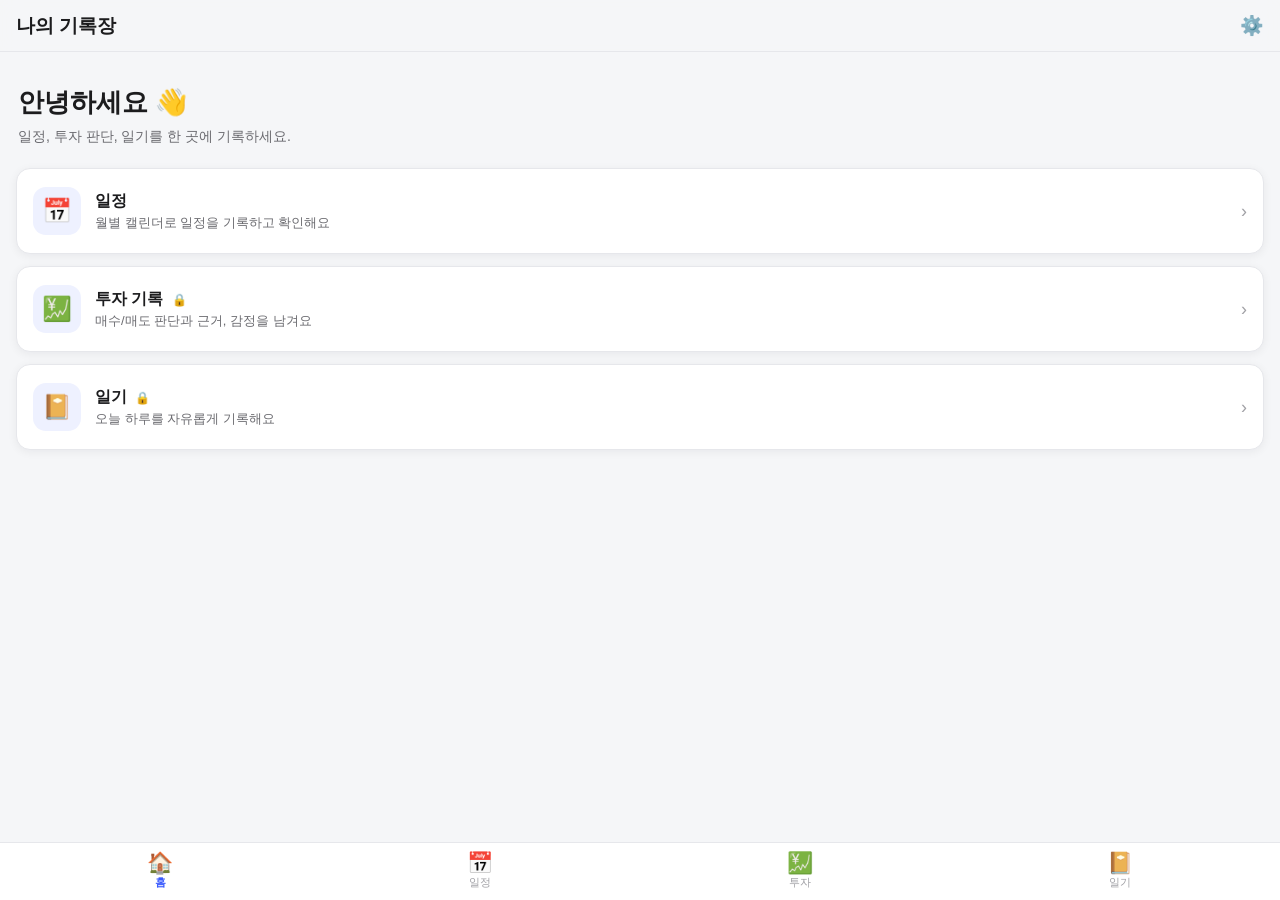
==== index.html @ 6432c7e2 "Add personal tracker PWA (schedule, investment log, diary) Static offline-first PWA using IndexedDB " ====
<!DOCTYPE html>
<html lang="ko">
<head>
<meta charset="UTF-8" />
<meta name="viewport" content="width=device-width, initial-scale=1, maximum-scale=1, viewport-fit=cover" />
<title>나의 기록장</title>
<link rel="manifest" href="manifest.json" />
<meta name="theme-color" content="#3b5bfd" />
<meta name="apple-mobile-web-app-capable" content="yes" />
<meta name="apple-mobile-web-app-status-bar-style" content="default" />
<meta name="apple-mobile-web-app-title" content="나의 기록장" />
<link rel="apple-touch-icon" href="icons/icon-180.png" />
<link rel="icon" href="icons/icon-192.png" />
<link rel="stylesheet" href="css/style.css" />
</head>
<body>
  <header class="appbar">
    <span class="appbar-title">나의 기록장</span>
    <a href="settings.html" class="appbar-action" aria-label="설정">⚙️</a>
  </header>

  <main class="page-content">
    <div class="home-hero">
      <h1>안녕하세요 👋</h1>
      <p>일정, 투자 판단, 일기를 한 곳에 기록하세요.</p>
    </div>

    <div class="home-menu">
      <a href="schedule.html" class="home-card">
        <div class="home-card-icon">📅</div>
        <div class="home-card-body">
          <div class="home-card-title">일정</div>
          <div class="home-card-desc">월별 캘린더로 일정을 기록하고 확인해요</div>
        </div>
        <div class="home-card-chevron">›</div>
      </a>

      <a href="investment.html" class="home-card">
        <div class="home-card-icon">💹</div>
        <div class="home-card-body">
          <div class="home-card-title">투자 기록 <span class="home-card-lock">🔒</span></div>
          <div class="home-card-desc">매수/매도 판단과 근거, 감정을 남겨요</div>
        </div>
        <div class="home-card-chevron">›</div>
      </a>

      <a href="diary.html" class="home-card">
        <div class="home-card-icon">📔</div>
        <div class="home-card-body">
          <div class="home-card-title">일기 <span class="home-card-lock">🔒</span></div>
          <div class="home-card-desc">오늘 하루를 자유롭게 기록해요</div>
        </div>
        <div class="home-card-chevron">›</div>
      </a>
    </div>
  </main>

  <nav class="tabbar" aria-label="주요 메뉴">
    <a href="index.html" class="tab-item active"><span class="tab-icon">🏠</span><span class="tab-label">홈</span></a>
    <a href="schedule.html" class="tab-item"><span class="tab-icon">📅</span><span class="tab-label">일정</span></a>
    <a href="investment.html" class="tab-item"><span class="tab-icon">💹</span><span class="tab-label">투자</span></a>
    <a href="diary.html" class="tab-item"><span class="tab-icon">📔</span><span class="tab-label">일기</span></a>
  </nav>

  <script src="js/pwa.js"></script>
</body>
</html>
---- css/style.css ----
/* ===== Reset & Base ===== */
* { box-sizing: border-box; margin: 0; padding: 0; -webkit-tap-highlight-color: transparent; }

:root {
  --bg: #f5f6f8;
  --surface: #ffffff;
  --surface-2: #f0f1f4;
  --text: #1c1c1e;
  --text-secondary: #6b6b70;
  --text-tertiary: #a0a0a5;
  --primary: #3b5bfd;
  --primary-dark: #2a44c9;
  --primary-tint: #eef1ff;
  --danger: #e0353f;
  --danger-tint: #fdeceb;
  --success: #1a9e5c;
  --success-tint: #e8f8f0;
  --warning: #d9820b;
  --warning-tint: #fdf3e3;
  --border: #e6e7eb;
  --shadow: 0 2px 10px rgba(20, 20, 30, 0.06);
  --shadow-lift: 0 8px 24px rgba(20, 20, 30, 0.14);
  --radius: 14px;
  --radius-sm: 10px;
  --tabbar-h: 58px;
  --appbar-h: 52px;
}

@media (prefers-color-scheme: dark) {
  :root {
    --bg: #0c0c0e;
    --surface: #1a1a1d;
    --surface-2: #232326;
    --text: #f2f2f4;
    --text-secondary: #a3a3a8;
    --text-tertiary: #6d6d72;
    --primary: #7086ff;
    --primary-dark: #8fa0ff;
    --primary-tint: #1d2340;
    --danger: #ff6b6f;
    --danger-tint: #3a1f22;
    --success: #3ecf8e;
    --success-tint: #10302358;
    --warning: #f0a83c;
    --warning-tint: #3a2c12;
    --border: #2c2c30;
    --shadow: 0 2px 10px rgba(0, 0, 0, 0.35);
    --shadow-lift: 0 8px 28px rgba(0, 0, 0, 0.5);
  }
}

html, body {
  height: 100%;
  background: var(--bg);
  color: var(--text);
}

body {
  font-family: -apple-system, BlinkMacSystemFont, "SF Pro Text", "Apple SD Gothic Neo", "Segoe UI", Roboto, sans-serif;
  font-size: 15px;
  line-height: 1.45;
  display: flex;
  flex-direction: column;
  min-height: 100dvh;
  overscroll-behavior-y: none;
}

a { color: inherit; text-decoration: none; }
button { font: inherit; color: inherit; background: none; border: none; cursor: pointer; }
input, textarea, select { font: inherit; color: inherit; }
ul { list-style: none; }

/* ===== App bar ===== */
.appbar {
  position: sticky;
  top: 0;
  z-index: 20;
  height: calc(var(--appbar-h) + env(safe-area-inset-top));
  padding-top: env(safe-area-inset-top);
  display: flex;
  align-items: center;
  justify-content: space-between;
  padding-left: 16px;
  padding-right: 8px;
  background: color-mix(in srgb, var(--bg) 88%, transparent);
  backdrop-filter: blur(10px);
  -webkit-backdrop-filter: blur(10px);
  border-bottom: 1px solid var(--border);
}

.appbar-title { font-size: 19px; font-weight: 700; }

.appbar-action {
  width: 40px; height: 40px;
  display: flex; align-items: center; justify-content: center;
  font-size: 19px;
  border-radius: 50%;
}
.appbar-action:active { background: var(--surface-2); }

.appbar-left { display: flex; align-items: center; gap: 6px; }

/* ===== Page content ===== */
.page-content {
  flex: 1;
  overflow-y: auto;
  padding: 14px 16px calc(var(--tabbar-h) + env(safe-area-inset-bottom) + 24px);
  -webkit-overflow-scrolling: touch;
}

.no-tabbar .page-content { padding-bottom: calc(env(safe-area-inset-bottom) + 24px); }

/* ===== Tab bar ===== */
.tabbar {
  position: fixed;
  left: 0; right: 0; bottom: 0;
  z-index: 30;
  height: calc(var(--tabbar-h) + env(safe-area-inset-bottom));
  padding-bottom: env(safe-area-inset-bottom);
  display: flex;
  background: color-mix(in srgb, var(--surface) 92%, transparent);
  backdrop-filter: blur(10px);
  -webkit-backdrop-filter: blur(10px);
  border-top: 1px solid var(--border);
}

.tab-item {
  flex: 1;
  display: flex;
  flex-direction: column;
  align-items: center;
  justify-content: center;
  gap: 2px;
  color: var(--text-tertiary);
  font-size: 11px;
}
.tab-icon { font-size: 21px; line-height: 1; }
.tab-item.active { color: var(--primary); font-weight: 600; }

/* ===== Home ===== */
.home-hero { padding: 18px 2px 22px; }
.home-hero h1 { font-size: 26px; font-weight: 800; margin-bottom: 4px; }
.home-hero p { color: var(--text-secondary); font-size: 14px; }

.home-menu { display: flex; flex-direction: column; gap: 12px; }

.home-card {
  display: flex;
  align-items: center;
  gap: 14px;
  background: var(--surface);
  border: 1px solid var(--border);
  border-radius: var(--radius);
  padding: 18px 16px;
  box-shadow: var(--shadow);
}
.home-card:active { transform: scale(0.98); }
.home-card-icon {
  width: 48px; height: 48px;
  border-radius: 13px;
  display: flex; align-items: center; justify-content: center;
  font-size: 24px;
  background: var(--primary-tint);
  flex-shrink: 0;
}
.home-card-body { flex: 1; min-width: 0; }
.home-card-title { font-size: 16px; font-weight: 700; margin-bottom: 2px; }
.home-card-desc { font-size: 13px; color: var(--text-secondary); }
.home-card-chevron { color: var(--text-tertiary); font-size: 18px; }
.home-card-lock { font-size: 12px; color: var(--text-tertiary); margin-left: 4px; }

/* ===== Buttons ===== */
.btn {
  display: inline-flex; align-items: center; justify-content: center; gap: 6px;
  height: 46px;
  padding: 0 18px;
  border-radius: var(--radius-sm);
  font-size: 15px; font-weight: 600;
  transition: transform 0.08s ease;
}
.btn:active { transform: scale(0.97); }
.btn-primary { background: var(--primary); color: #fff; }
.btn-secondary { background: var(--surface-2); color: var(--text); }
.btn-danger { background: var(--danger-tint); color: var(--danger); }
.btn-outline { background: transparent; border: 1px solid var(--border); color: var(--text); }
.btn-block { width: 100%; }
.btn-sm { height: 36px; padding: 0 14px; font-size: 13px; border-radius: 9px; }
.btn:disabled { opacity: 0.45; pointer-events: none; }

.fab {
  position: fixed;
  right: 18px;
  bottom: calc(var(--tabbar-h) + env(safe-area-inset-bottom) + 18px);
  width: 56px; height: 56px;
  border-radius: 50%;
  background: var(--primary);
  color: #fff;
  font-size: 26px;
  display: flex; align-items: center; justify-content: center;
  box-shadow: var(--shadow-lift);
  z-index: 25;
}
.fab:active { transform: scale(0.94); }

/* ===== Forms ===== */
.field { margin-bottom: 16px; }
.field label {
  display: block;
  font-size: 13px; font-weight: 600;
  color: var(--text-secondary);
  margin-bottom: 6px;
}
.field-hint { font-size: 12px; color: var(--text-tertiary); margin-top: 5px; }

input[type="text"], input[type="date"], input[type="time"], input[type="datetime-local"],
input[type="password"], input[type="search"], textarea, select {
  width: 100%;
  background: var(--surface-2);
  border: 1px solid var(--border);
  border-radius: var(--radius-sm);
  padding: 12px 13px;
  font-size: 15px;
  color: var(--text);
}
textarea { resize: vertical; min-height: 88px; }
input:focus, textarea:focus, select:focus { outline: 2px solid var(--primary); outline-offset: -1px; }

.row-2 { display: grid; grid-template-columns: 1fr 1fr; gap: 10px; }

/* Segmented control (repeat select) */
.segmented { display: flex; background: var(--surface-2); border-radius: var(--radius-sm); padding: 3px; gap: 3px; }
.segmented button {
  flex: 1; padding: 9px 4px; font-size: 13px; font-weight: 600;
  border-radius: 8px; color: var(--text-secondary); text-align: center;
}
.segmented button.active { background: var(--surface); color: var(--primary); box-shadow: var(--shadow); }

/* Chips (emotion tags) */
.chip-group { display: flex; flex-wrap: wrap; gap: 8px; }
.chip {
  padding: 8px 13px;
  border-radius: 999px;
  font-size: 13px; font-weight: 600;
  background: var(--surface-2);
  border: 1px solid var(--border);
  color: var(--text-secondary);
}
.chip.active { background: var(--primary); border-color: var(--primary); color: #fff; }

/* Confidence stars */
.confidence-picker { display: flex; gap: 8px; }
.confidence-star { font-size: 30px; color: var(--border); }
.confidence-star.active { color: var(--warning); }

/* ===== Calendar ===== */
.cal-nav { display: flex; align-items: center; justify-content: space-between; margin-bottom: 14px; }
.cal-nav-btn { width: 38px; height: 38px; border-radius: 50%; font-size: 18px; display: flex; align-items: center; justify-content: center; color: var(--text-secondary); }
.cal-nav-btn:active { background: var(--surface-2); }
.cal-month-label { font-size: 18px; font-weight: 700; display: flex; align-items: center; gap: 8px; }
.cal-today-btn { font-size: 12px; font-weight: 600; color: var(--primary); background: var(--primary-tint); padding: 5px 10px; border-radius: 999px; }

.cal-weekdays, .cal-grid { display: grid; grid-template-columns: repeat(7, 1fr); }
.cal-weekdays { margin-bottom: 6px; }
.cal-weekdays div { text-align: center; font-size: 12px; color: var(--text-tertiary); font-weight: 600; padding: 4px 0; }
.cal-weekdays div:first-child { color: var(--danger); }
.cal-weekdays div:last-child { color: var(--primary); }

.cal-cell {
  aspect-ratio: 1 / 1;
  display: flex; flex-direction: column; align-items: center; justify-content: center;
  gap: 3px;
  border-radius: 12px;
  position: relative;
  font-size: 14px;
}
.cal-cell.out { color: var(--text-tertiary); opacity: 0.4; }
.cal-cell.sun { color: var(--danger); }
.cal-cell.sat { color: var(--primary); }
.cal-cell.today .cal-cell-num { background: var(--surface-2); border-radius: 50%; }
.cal-cell.selected .cal-cell-num { background: var(--primary); color: #fff; border-radius: 50%; }
.cal-cell-num { width: 30px; height: 30px; display: flex; align-items: center; justify-content: center; }
.cal-dot { width: 4px; height: 4px; border-radius: 50%; background: var(--primary); position: absolute; bottom: 6px; }
.cal-cell.selected .cal-dot { background: #fff; }

.day-panel { margin-top: 20px; }
.day-panel-title { font-size: 15px; font-weight: 700; margin-bottom: 10px; }

/* ===== List cards ===== */
.list { display: flex; flex-direction: column; gap: 10px; }
.card {
  background: var(--surface);
  border: 1px solid var(--border);
  border-radius: var(--radius);
  padding: 14px 15px;
  box-shadow: var(--shadow);
}
.card:active { transform: scale(0.99); }
.card-top { display: flex; justify-content: space-between; align-items: flex-start; gap: 8px; margin-bottom: 6px; }
.card-title { font-size: 15.5px; font-weight: 700; }
.card-meta { font-size: 12px; color: var(--text-tertiary); }
.card-time { font-size: 13px; color: var(--primary); font-weight: 700; white-space: nowrap; }
.card-body { font-size: 13.5px; color: var(--text-secondary); white-space: pre-wrap; }
.card-tags { display: flex; flex-wrap: wrap; gap: 6px; margin-top: 9px; }
.tag-pill { font-size: 11.5px; font-weight: 600; padding: 3px 9px; border-radius: 999px; background: var(--surface-2); color: var(--text-secondary); }

.badge { font-size: 11.5px; font-weight: 700; padding: 3px 9px; border-radius: 999px; }
.badge-correct { background: var(--success-tint); color: var(--success); }
.badge-incorrect { background: var(--danger-tint); color: var(--danger); }
.badge-ambiguous { background: var(--warning-tint); color: var(--warning); }
.badge-pending { background: var(--surface-2); color: var(--text-tertiary); }

.empty-state { text-align: center; padding: 60px 20px; color: var(--text-tertiary); }
.empty-state-icon { font-size: 38px; margin-bottom: 10px; }

/* ===== Search / filter bar ===== */
.toolbar { display: flex; flex-direction: column; gap: 10px; margin-bottom: 14px; }
.filter-scroll { display: flex; gap: 8px; overflow-x: auto; padding-bottom: 2px; }
.filter-scroll .chip { white-space: nowrap; flex-shrink: 0; }

/* ===== Modal / bottom sheet ===== */
.modal-overlay {
  position: fixed; inset: 0; z-index: 50;
  background: rgba(0,0,0,0.42);
  display: flex; align-items: flex-end;
  opacity: 0; pointer-events: none;
  transition: opacity 0.18s ease;
}
.modal-overlay.open { opacity: 1; pointer-events: auto; }
.modal-sheet {
  background: var(--bg);
  width: 100%;
  max-height: 92dvh;
  border-radius: 20px 20px 0 0;
  display: flex; flex-direction: column;
  transform: translateY(16px);
  transition: transform 0.18s ease;
  padding-bottom: env(safe-area-inset-bottom);
}
.modal-overlay.open .modal-sheet { transform: translateY(0); }
.modal-handle { width: 38px; height: 4px; background: var(--border); border-radius: 999px; margin: 10px auto 2px; }
.modal-header { display: flex; align-items: center; justify-content: space-between; padding: 10px 16px; }
.modal-header h2 { font-size: 17px; font-weight: 700; }
.modal-close { width: 34px; height: 34px; border-radius: 50%; font-size: 16px; color: var(--text-secondary); }
.modal-close:active { background: var(--surface-2); }
.modal-body { padding: 4px 16px 18px; overflow-y: auto; }
.modal-footer { display: flex; gap: 10px; padding: 12px 16px calc(env(safe-area-inset-bottom) + 12px); border-top: 1px solid var(--border); }
.modal-footer .btn { flex: 1; }

/* ===== Lock screen ===== */
.lock-screen {
  min-height: 100dvh;
  display: flex; flex-direction: column; align-items: center; justify-content: center;
  padding: 32px 26px calc(env(safe-area-inset-bottom) + 32px);
  text-align: center;
}
.lock-icon { font-size: 44px; margin-bottom: 14px; }
.lock-screen h2 { font-size: 19px; font-weight: 700; margin-bottom: 8px; }
.lock-desc { font-size: 13.5px; color: var(--text-secondary); margin-bottom: 22px; max-width: 300px; }
.lock-form { width: 100%; max-width: 320px; display: flex; flex-direction: column; gap: 10px; }
.lock-error { color: var(--danger); font-size: 12.5px; text-align: left; }
.lock-note { font-size: 12px; color: var(--text-tertiary); margin-top: 18px; }
.lock-forgot { font-size: 13px; color: var(--primary); margin-top: 16px; font-weight: 600; }
.lock-back { position: fixed; top: calc(env(safe-area-inset-top) + 10px); left: 14px; font-size: 20px; width: 40px; height: 40px; display: flex; align-items: center; justify-content: center; }

@keyframes shake {
  10%, 90% { transform: translateX(-1px); }
  20%, 80% { transform: translateX(2px); }
  30%, 50%, 70% { transform: translateX(-5px); }
  40%, 60% { transform: translateX(5px); }
}
.shake { animation: shake 0.4s; }

/* ===== Settings ===== */
.settings-section { margin-bottom: 26px; }
.settings-section h3 { font-size: 13px; font-weight: 700; color: var(--text-tertiary); text-transform: uppercase; letter-spacing: 0.03em; margin-bottom: 10px; padding-left: 2px; }
.settings-card { background: var(--surface); border: 1px solid var(--border); border-radius: var(--radius); overflow: hidden; }
.settings-row { display: flex; align-items: center; justify-content: space-between; padding: 14px 15px; border-bottom: 1px solid var(--border); font-size: 15px; }
.settings-row:last-child { border-bottom: none; }
.settings-row-desc { font-size: 12.5px; color: var(--text-secondary); margin-top: 3px; }
.settings-note { font-size: 12.5px; color: var(--text-tertiary); margin-top: 10px; line-height: 1.5; padding: 0 2px; }

.toast {
  position: fixed; left: 50%; bottom: calc(var(--tabbar-h) + env(safe-area-inset-bottom) + 18px);
  transform: translateX(-50%) translateY(10px);
  background: rgba(20,20,22,0.92); color: #fff;
  padding: 10px 18px; border-radius: 999px; font-size: 13.5px; font-weight: 600;
  z-index: 80; opacity: 0; pointer-events: none;
  transition: all 0.22s ease;
}
.toast.show { opacity: 1; transform: translateX(-50%) translateY(0); }

.hidden { display: none !important; }
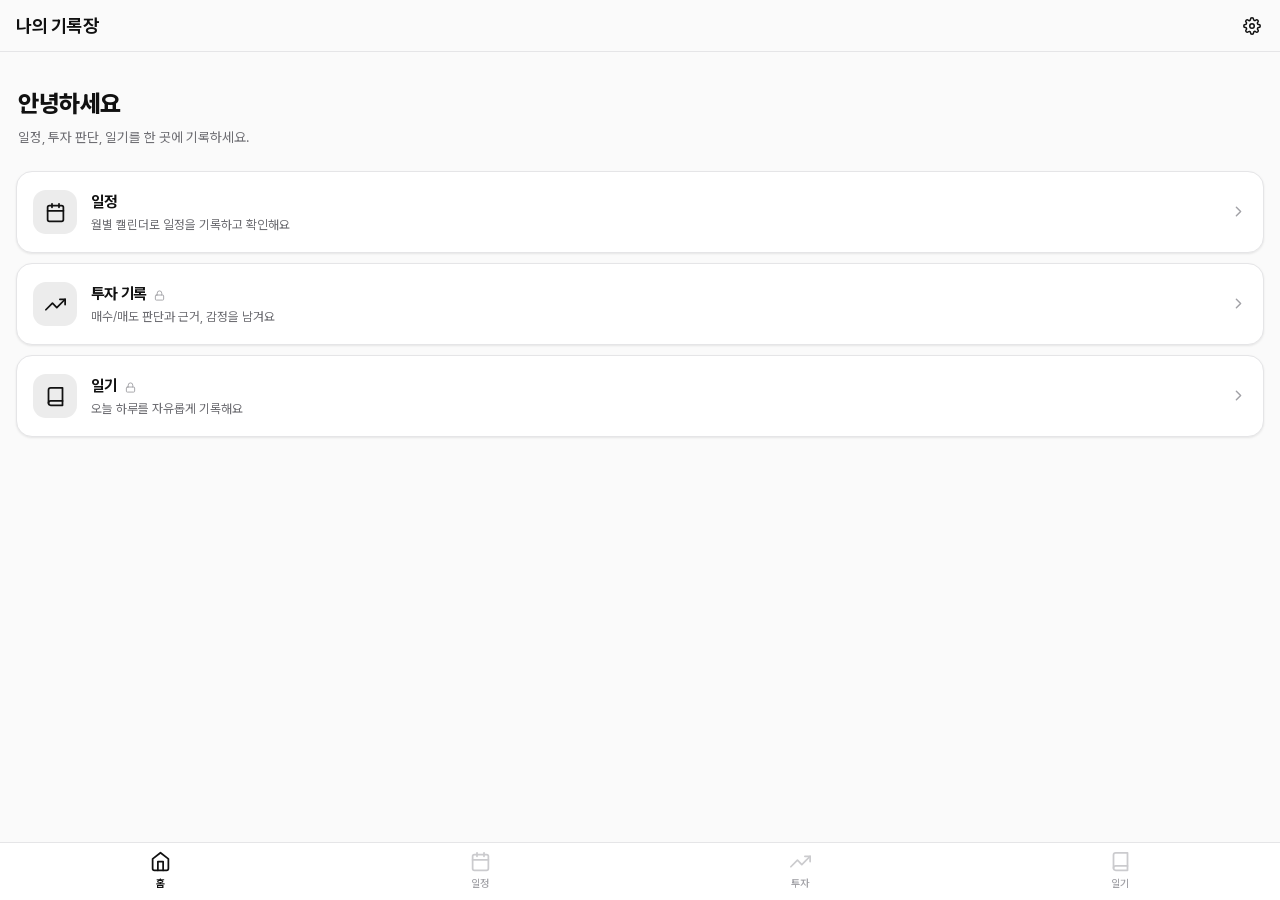
==== commit 8e3d8fed: "Replace all emoji icons with line-style SVG icons Adds a shared .icon class (24x24 viewBox, stroke-w" ====
--- a/index.html
+++ b/index.html
@@ -16,50 +16,50 @@
 <body>
   <header class="appbar">
     <span class="appbar-title">나의 기록장</span>
-    <a href="settings.html" class="appbar-action" aria-label="설정">⚙️</a>
+    <a href="settings.html" class="appbar-action" aria-label="설정"><svg class="icon" viewBox="0 0 24 24"><circle cx="12" cy="12" r="3"/><path d="M19.4 15a1.65 1.65 0 0 0 .33 1.82l.06.06a2 2 0 1 1-2.83 2.83l-.06-.06a1.65 1.65 0 0 0-1.82-.33 1.65 1.65 0 0 0-1 1.51V21a2 2 0 0 1-4 0v-.09A1.65 1.65 0 0 0 9 19.4a1.65 1.65 0 0 0-1.82.33l-.06.06a2 2 0 1 1-2.83-2.83l.06-.06a1.65 1.65 0 0 0 .33-1.82 1.65 1.65 0 0 0-1.51-1H3a2 2 0 0 1 0-4h.09A1.65 1.65 0 0 0 4.6 9a1.65 1.65 0 0 0-.33-1.82l-.06-.06a2 2 0 1 1 2.83-2.83l.06.06a1.65 1.65 0 0 0 1.82.33H9a1.65 1.65 0 0 0 1-1.51V3a2 2 0 0 1 4 0v.09a1.65 1.65 0 0 0 1 1.51 1.65 1.65 0 0 0 1.82-.33l.06-.06a2 2 0 1 1 2.83 2.83l-.06.06a1.65 1.65 0 0 0-.33 1.82V9a1.65 1.65 0 0 0 1.51 1H21a2 2 0 0 1 0 4h-.09a1.65 1.65 0 0 0-1.51 1z"/></svg></a>
   </header>
 
   <main class="page-content">
     <div class="home-hero">
-      <h1>안녕하세요 👋</h1>
+      <h1>안녕하세요</h1>
       <p>일정, 투자 판단, 일기를 한 곳에 기록하세요.</p>
     </div>
 
     <div class="home-menu">
       <a href="schedule.html" class="home-card">
-        <div class="home-card-icon">📅</div>
+        <div class="home-card-icon"><svg class="icon" viewBox="0 0 24 24"><rect x="3" y="4" width="18" height="18" rx="2"/><line x1="16" y1="2" x2="16" y2="6"/><line x1="8" y1="2" x2="8" y2="6"/><line x1="3" y1="10" x2="21" y2="10"/></svg></div>
         <div class="home-card-body">
           <div class="home-card-title">일정</div>
           <div class="home-card-desc">월별 캘린더로 일정을 기록하고 확인해요</div>
         </div>
-        <div class="home-card-chevron">›</div>
+        <div class="home-card-chevron"><svg class="icon" viewBox="0 0 24 24"><polyline points="9 18 15 12 9 6"/></svg></div>
       </a>
 
       <a href="investment.html" class="home-card">
-        <div class="home-card-icon">💹</div>
+        <div class="home-card-icon"><svg class="icon" viewBox="0 0 24 24"><polyline points="23 6 13.5 15.5 8.5 10.5 1 18"/><polyline points="17 6 23 6 23 12"/></svg></div>
         <div class="home-card-body">
-          <div class="home-card-title">투자 기록 <span class="home-card-lock">🔒</span></div>
+          <div class="home-card-title">투자 기록 <span class="home-card-lock"><svg class="icon" viewBox="0 0 24 24"><rect x="3" y="11" width="18" height="11" rx="2"/><path d="M7 11V7a5 5 0 0 1 10 0v4"/></svg></span></div>
           <div class="home-card-desc">매수/매도 판단과 근거, 감정을 남겨요</div>
         </div>
-        <div class="home-card-chevron">›</div>
+        <div class="home-card-chevron"><svg class="icon" viewBox="0 0 24 24"><polyline points="9 18 15 12 9 6"/></svg></div>
       </a>
 
       <a href="diary.html" class="home-card">
-        <div class="home-card-icon">📔</div>
+        <div class="home-card-icon"><svg class="icon" viewBox="0 0 24 24"><path d="M4 19.5A2.5 2.5 0 0 1 6.5 17H20"/><path d="M6.5 2H20v20H6.5A2.5 2.5 0 0 1 4 19.5v-15A2.5 2.5 0 0 1 6.5 2z"/></svg></div>
         <div class="home-card-body">
-          <div class="home-card-title">일기 <span class="home-card-lock">🔒</span></div>
+          <div class="home-card-title">일기 <span class="home-card-lock"><svg class="icon" viewBox="0 0 24 24"><rect x="3" y="11" width="18" height="11" rx="2"/><path d="M7 11V7a5 5 0 0 1 10 0v4"/></svg></span></div>
           <div class="home-card-desc">오늘 하루를 자유롭게 기록해요</div>
         </div>
-        <div class="home-card-chevron">›</div>
+        <div class="home-card-chevron"><svg class="icon" viewBox="0 0 24 24"><polyline points="9 18 15 12 9 6"/></svg></div>
       </a>
     </div>
   </main>
 
   <nav class="tabbar" aria-label="주요 메뉴">
-    <a href="index.html" class="tab-item active"><span class="tab-icon">🏠</span><span class="tab-label">홈</span></a>
-    <a href="schedule.html" class="tab-item"><span class="tab-icon">📅</span><span class="tab-label">일정</span></a>
-    <a href="investment.html" class="tab-item"><span class="tab-icon">💹</span><span class="tab-label">투자</span></a>
-    <a href="diary.html" class="tab-item"><span class="tab-icon">📔</span><span class="tab-label">일기</span></a>
+    <a href="index.html" class="tab-item active"><span class="tab-icon"><svg class="icon" viewBox="0 0 24 24"><path d="M3 9l9-7 9 7v11a2 2 0 0 1-2 2H5a2 2 0 0 1-2-2z"/><polyline points="9 22 9 12 15 12 15 22"/></svg></span><span class="tab-label">홈</span></a>
+    <a href="schedule.html" class="tab-item"><span class="tab-icon"><svg class="icon" viewBox="0 0 24 24"><rect x="3" y="4" width="18" height="18" rx="2"/><line x1="16" y1="2" x2="16" y2="6"/><line x1="8" y1="2" x2="8" y2="6"/><line x1="3" y1="10" x2="21" y2="10"/></svg></span><span class="tab-label">일정</span></a>
+    <a href="investment.html" class="tab-item"><span class="tab-icon"><svg class="icon" viewBox="0 0 24 24"><polyline points="23 6 13.5 15.5 8.5 10.5 1 18"/><polyline points="17 6 23 6 23 12"/></svg></span><span class="tab-label">투자</span></a>
+    <a href="diary.html" class="tab-item"><span class="tab-icon"><svg class="icon" viewBox="0 0 24 24"><path d="M4 19.5A2.5 2.5 0 0 1 6.5 17H20"/><path d="M6.5 2H20v20H6.5A2.5 2.5 0 0 1 4 19.5v-15A2.5 2.5 0 0 1 6.5 2z"/></svg></span><span class="tab-label">일기</span></a>
   </nav>
 
   <script src="js/pwa.js"></script>
--- a/css/style.css
+++ b/css/style.css
@@ -1,51 +1,67 @@
+/* =========================================================
+   나의 기록장 — 블랙 & 화이트 모던 디자인 시스템
+   ========================================================= */
+
+/* Pretendard Variable: 로컬 폰트 파일로 직접 호스팅 (외부 CDN 호출 없음, 오프라인 지원 유지) */
+@font-face {
+  font-family: 'Pretendard Variable';
+  src: url('../fonts/PretendardVariable.woff2') format('woff2-variations'),
+       url('../fonts/PretendardVariable.woff2') format('woff2');
+  font-weight: 45 920;
+  font-style: normal;
+  font-display: swap;
+}
+
 /* ===== Reset & Base ===== */
 * { box-sizing: border-box; margin: 0; padding: 0; -webkit-tap-highlight-color: transparent; }
 
 :root {
-  --bg: #f5f6f8;
+  --bg: #fafafa;
   --surface: #ffffff;
-  --surface-2: #f0f1f4;
-  --text: #1c1c1e;
-  --text-secondary: #6b6b70;
-  --text-tertiary: #a0a0a5;
-  --primary: #3b5bfd;
-  --primary-dark: #2a44c9;
-  --primary-tint: #eef1ff;
-  --danger: #e0353f;
-  --danger-tint: #fdeceb;
-  --success: #1a9e5c;
-  --success-tint: #e8f8f0;
-  --warning: #d9820b;
-  --warning-tint: #fdf3e3;
-  --border: #e6e7eb;
-  --shadow: 0 2px 10px rgba(20, 20, 30, 0.06);
-  --shadow-lift: 0 8px 24px rgba(20, 20, 30, 0.14);
-  --radius: 14px;
-  --radius-sm: 10px;
+  --surface-2: #f2f2f2;
+  --text: #111111;
+  --text-secondary: #6e6e73;
+  --text-tertiary: #a1a1a6;
+  --primary: #111111;
+  --primary-dark: #000000;
+  --primary-tint: #ececec;
+  --danger: #d92d20;
+  --danger-tint: #fbeae8;
+  --success: #12805c;
+  --success-tint: #e7f5ef;
+  --warning: #b25e09;
+  --warning-tint: #faf0e2;
+  --border: #e5e5e7;
+  --shadow: 0 1px 3px rgba(0, 0, 0, 0.05), 0 1px 2px rgba(0, 0, 0, 0.04);
+  --shadow-lift: 0 12px 28px rgba(0, 0, 0, 0.12);
+  --radius: 16px;
+  --radius-sm: 12px;
   --tabbar-h: 58px;
   --appbar-h: 52px;
+
+  --font-sans: 'Pretendard Variable', 'Pretendard', -apple-system, BlinkMacSystemFont, "SF Pro Text", "Apple SD Gothic Neo", sans-serif;
 }
 
 @media (prefers-color-scheme: dark) {
   :root {
-    --bg: #0c0c0e;
-    --surface: #1a1a1d;
-    --surface-2: #232326;
-    --text: #f2f2f4;
-    --text-secondary: #a3a3a8;
-    --text-tertiary: #6d6d72;
-    --primary: #7086ff;
-    --primary-dark: #8fa0ff;
-    --primary-tint: #1d2340;
-    --danger: #ff6b6f;
-    --danger-tint: #3a1f22;
-    --success: #3ecf8e;
-    --success-tint: #10302358;
-    --warning: #f0a83c;
-    --warning-tint: #3a2c12;
-    --border: #2c2c30;
-    --shadow: 0 2px 10px rgba(0, 0, 0, 0.35);
-    --shadow-lift: 0 8px 28px rgba(0, 0, 0, 0.5);
+    --bg: #000000;
+    --surface: #121212;
+    --surface-2: #1c1c1e;
+    --text: #f5f5f7;
+    --text-secondary: #a1a1a6;
+    --text-tertiary: #6e6e73;
+    --primary: #ffffff;
+    --primary-dark: #e5e5e5;
+    --primary-tint: #262626;
+    --danger: #ff6961;
+    --danger-tint: #3a1f1d;
+    --success: #34c98f;
+    --success-tint: #10261f;
+    --warning: #f0a942;
+    --warning-tint: #2e2413;
+    --border: #262626;
+    --shadow: 0 1px 3px rgba(0, 0, 0, 0.4);
+    --shadow-lift: 0 12px 30px rgba(0, 0, 0, 0.6);
   }
 }
 
@@ -56,9 +72,9 @@
 }
 
 body {
-  font-family: -apple-system, BlinkMacSystemFont, "SF Pro Text", "Apple SD Gothic Neo", "Segoe UI", Roboto, sans-serif;
+  font-family: var(--font-sans);
   font-size: 15px;
-  line-height: 1.45;
+  line-height: 1.5;
   display: flex;
   flex-direction: column;
   min-height: 100dvh;
@@ -82,18 +98,18 @@
   justify-content: space-between;
   padding-left: 16px;
   padding-right: 8px;
-  background: color-mix(in srgb, var(--bg) 88%, transparent);
-  backdrop-filter: blur(10px);
-  -webkit-backdrop-filter: blur(10px);
+  background: color-mix(in srgb, var(--bg) 90%, transparent);
+  backdrop-filter: blur(14px);
+  -webkit-backdrop-filter: blur(14px);
   border-bottom: 1px solid var(--border);
 }
 
-.appbar-title { font-size: 19px; font-weight: 700; }
+.appbar-title { font-size: 18px; font-weight: 700; letter-spacing: -0.01em; }
 
 .appbar-action {
   width: 40px; height: 40px;
   display: flex; align-items: center; justify-content: center;
-  font-size: 19px;
+  font-size: 18px;
   border-radius: 50%;
 }
 .appbar-action:active { background: var(--surface-2); }
@@ -118,9 +134,9 @@
   height: calc(var(--tabbar-h) + env(safe-area-inset-bottom));
   padding-bottom: env(safe-area-inset-bottom);
   display: flex;
-  background: color-mix(in srgb, var(--surface) 92%, transparent);
-  backdrop-filter: blur(10px);
-  -webkit-backdrop-filter: blur(10px);
+  background: color-mix(in srgb, var(--surface) 90%, transparent);
+  backdrop-filter: blur(14px);
+  -webkit-backdrop-filter: blur(14px);
   border-top: 1px solid var(--border);
 }
 
@@ -130,19 +146,21 @@
   flex-direction: column;
   align-items: center;
   justify-content: center;
-  gap: 2px;
+  gap: 3px;
   color: var(--text-tertiary);
-  font-size: 11px;
-}
-.tab-icon { font-size: 21px; line-height: 1; }
-.tab-item.active { color: var(--primary); font-weight: 600; }
+  font-size: 10.5px;
+  font-weight: 500;
+}
+.tab-icon { font-size: 21px; line-height: 1; opacity: 0.55; }
+.tab-item.active { color: var(--text); font-weight: 700; }
+.tab-item.active .tab-icon { opacity: 1; }
 
 /* ===== Home ===== */
-.home-hero { padding: 18px 2px 22px; }
-.home-hero h1 { font-size: 26px; font-weight: 800; margin-bottom: 4px; }
-.home-hero p { color: var(--text-secondary); font-size: 14px; }
-
-.home-menu { display: flex; flex-direction: column; gap: 12px; }
+.home-hero { padding: 20px 2px 24px; }
+.home-hero h1 { font-size: 24px; font-weight: 800; letter-spacing: -0.02em; margin-bottom: 5px; }
+.home-hero p { color: var(--text-secondary); font-size: 13.5px; }
+
+.home-menu { display: flex; flex-direction: column; gap: 10px; }
 
 .home-card {
   display: flex;
@@ -153,21 +171,22 @@
   border-radius: var(--radius);
   padding: 18px 16px;
   box-shadow: var(--shadow);
-}
-.home-card:active { transform: scale(0.98); }
+  transition: transform 0.12s ease, box-shadow 0.12s ease;
+}
+.home-card:active { transform: scale(0.98); background: var(--surface-2); }
 .home-card-icon {
-  width: 48px; height: 48px;
+  width: 44px; height: 44px;
   border-radius: 13px;
   display: flex; align-items: center; justify-content: center;
-  font-size: 24px;
+  font-size: 21px;
   background: var(--primary-tint);
   flex-shrink: 0;
 }
 .home-card-body { flex: 1; min-width: 0; }
-.home-card-title { font-size: 16px; font-weight: 700; margin-bottom: 2px; }
-.home-card-desc { font-size: 13px; color: var(--text-secondary); }
-.home-card-chevron { color: var(--text-tertiary); font-size: 18px; }
-.home-card-lock { font-size: 12px; color: var(--text-tertiary); margin-left: 4px; }
+.home-card-title { font-size: 15.5px; font-weight: 700; letter-spacing: -0.01em; margin-bottom: 2px; }
+.home-card-desc { font-size: 12.5px; color: var(--text-secondary); }
+.home-card-chevron { color: var(--text-tertiary); font-size: 17px; }
+.home-card-lock { font-size: 11px; color: var(--text-tertiary); margin-left: 4px; }
 
 /* ===== Buttons ===== */
 .btn {
@@ -176,16 +195,17 @@
   padding: 0 18px;
   border-radius: var(--radius-sm);
   font-size: 15px; font-weight: 600;
-  transition: transform 0.08s ease;
-}
-.btn:active { transform: scale(0.97); }
-.btn-primary { background: var(--primary); color: #fff; }
+  letter-spacing: -0.01em;
+  transition: transform 0.08s ease, opacity 0.08s ease;
+}
+.btn:active { transform: scale(0.97); opacity: 0.85; }
+.btn-primary { background: var(--primary); color: var(--bg); }
 .btn-secondary { background: var(--surface-2); color: var(--text); }
 .btn-danger { background: var(--danger-tint); color: var(--danger); }
 .btn-outline { background: transparent; border: 1px solid var(--border); color: var(--text); }
 .btn-block { width: 100%; }
 .btn-sm { height: 36px; padding: 0 14px; font-size: 13px; border-radius: 9px; }
-.btn:disabled { opacity: 0.45; pointer-events: none; }
+.btn:disabled { opacity: 0.4; pointer-events: none; }
 
 .fab {
   position: fixed;
@@ -194,7 +214,7 @@
   width: 56px; height: 56px;
   border-radius: 50%;
   background: var(--primary);
-  color: #fff;
+  color: var(--bg);
   font-size: 26px;
   display: flex; align-items: center; justify-content: center;
   box-shadow: var(--shadow-lift);
@@ -223,7 +243,7 @@
   color: var(--text);
 }
 textarea { resize: vertical; min-height: 88px; }
-input:focus, textarea:focus, select:focus { outline: 2px solid var(--primary); outline-offset: -1px; }
+input:focus, textarea:focus, select:focus { outline: 2px solid var(--text); outline-offset: -1px; }
 
 .row-2 { display: grid; grid-template-columns: 1fr 1fr; gap: 10px; }
 
@@ -233,7 +253,7 @@
   flex: 1; padding: 9px 4px; font-size: 13px; font-weight: 600;
   border-radius: 8px; color: var(--text-secondary); text-align: center;
 }
-.segmented button.active { background: var(--surface); color: var(--primary); box-shadow: var(--shadow); }
+.segmented button.active { background: var(--surface); color: var(--text); box-shadow: var(--shadow); }
 
 /* Chips (emotion tags) */
 .chip-group { display: flex; flex-wrap: wrap; gap: 8px; }
@@ -245,28 +265,29 @@
   border: 1px solid var(--border);
   color: var(--text-secondary);
 }
-.chip.active { background: var(--primary); border-color: var(--primary); color: #fff; }
+.chip.active { background: var(--primary); border-color: var(--primary); color: var(--bg); }
 
 /* Confidence stars */
 .confidence-picker { display: flex; gap: 8px; }
 .confidence-star { font-size: 30px; color: var(--border); }
-.confidence-star.active { color: var(--warning); }
+.confidence-star.active { color: var(--text); }
 
 /* ===== Calendar ===== */
 .cal-nav { display: flex; align-items: center; justify-content: space-between; margin-bottom: 14px; }
 .cal-nav-btn { width: 38px; height: 38px; border-radius: 50%; font-size: 18px; display: flex; align-items: center; justify-content: center; color: var(--text-secondary); }
 .cal-nav-btn:active { background: var(--surface-2); }
-.cal-month-label { font-size: 18px; font-weight: 700; display: flex; align-items: center; gap: 8px; }
-.cal-today-btn { font-size: 12px; font-weight: 600; color: var(--primary); background: var(--primary-tint); padding: 5px 10px; border-radius: 999px; }
+.cal-month-label { font-size: 18px; font-weight: 700; letter-spacing: -0.01em; display: flex; align-items: center; gap: 8px; }
+.cal-today-btn { font-size: 12px; font-weight: 600; color: var(--text); background: var(--surface-2); padding: 5px 10px; border-radius: 999px; }
 
 .cal-weekdays, .cal-grid { display: grid; grid-template-columns: repeat(7, 1fr); }
 .cal-weekdays { margin-bottom: 6px; }
 .cal-weekdays div { text-align: center; font-size: 12px; color: var(--text-tertiary); font-weight: 600; padding: 4px 0; }
 .cal-weekdays div:first-child { color: var(--danger); }
-.cal-weekdays div:last-child { color: var(--primary); }
+.cal-weekdays div:last-child { color: var(--text); }
 
 .cal-cell {
   aspect-ratio: 1 / 1;
+  min-width: 0;
   display: flex; flex-direction: column; align-items: center; justify-content: center;
   gap: 3px;
   border-radius: 12px;
@@ -275,15 +296,23 @@
 }
 .cal-cell.out { color: var(--text-tertiary); opacity: 0.4; }
 .cal-cell.sun { color: var(--danger); }
-.cal-cell.sat { color: var(--primary); }
-.cal-cell.today .cal-cell-num { background: var(--surface-2); border-radius: 50%; }
-.cal-cell.selected .cal-cell-num { background: var(--primary); color: #fff; border-radius: 50%; }
+.cal-cell.sat { color: var(--text); }
+.cal-cell.holiday { color: var(--danger); }
+.cal-cell.today .cal-cell-num { border: 1.5px solid var(--text); border-radius: 50%; }
+.cal-cell.selected .cal-cell-num { background: var(--primary); color: var(--bg); border-radius: 50%; }
 .cal-cell-num { width: 30px; height: 30px; display: flex; align-items: center; justify-content: center; }
-.cal-dot { width: 4px; height: 4px; border-radius: 50%; background: var(--primary); position: absolute; bottom: 6px; }
-.cal-cell.selected .cal-dot { background: #fff; }
+.cal-holiday-label {
+  font-size: 8.5px; font-weight: 700; line-height: 1.1;
+  color: var(--danger);
+  max-width: 90%;
+  overflow: hidden; text-overflow: ellipsis; white-space: nowrap;
+}
+.cal-dot { width: 4px; height: 4px; border-radius: 50%; background: var(--text); position: absolute; bottom: 4px; }
+.cal-cell.selected .cal-dot { background: var(--bg); }
 
 .day-panel { margin-top: 20px; }
 .day-panel-title { font-size: 15px; font-weight: 700; margin-bottom: 10px; }
+.day-panel-holiday { color: var(--danger); font-weight: 700; font-size: 13px; margin-left: 4px; }
 
 /* ===== List cards ===== */
 .list { display: flex; flex-direction: column; gap: 10px; }
@@ -294,11 +323,11 @@
   padding: 14px 15px;
   box-shadow: var(--shadow);
 }
-.card:active { transform: scale(0.99); }
+.card:active { background: var(--surface-2); }
 .card-top { display: flex; justify-content: space-between; align-items: flex-start; gap: 8px; margin-bottom: 6px; }
-.card-title { font-size: 15.5px; font-weight: 700; }
+.card-title { font-size: 15.5px; font-weight: 700; letter-spacing: -0.01em; }
 .card-meta { font-size: 12px; color: var(--text-tertiary); }
-.card-time { font-size: 13px; color: var(--primary); font-weight: 700; white-space: nowrap; }
+.card-time { font-size: 13px; color: var(--text); font-weight: 700; white-space: nowrap; }
 .card-body { font-size: 13.5px; color: var(--text-secondary); white-space: pre-wrap; }
 .card-tags { display: flex; flex-wrap: wrap; gap: 6px; margin-top: 9px; }
 .tag-pill { font-size: 11.5px; font-weight: 600; padding: 3px 9px; border-radius: 999px; background: var(--surface-2); color: var(--text-secondary); }
@@ -310,7 +339,7 @@
 .badge-pending { background: var(--surface-2); color: var(--text-tertiary); }
 
 .empty-state { text-align: center; padding: 60px 20px; color: var(--text-tertiary); }
-.empty-state-icon { font-size: 38px; margin-bottom: 10px; }
+.empty-state-icon { font-size: 38px; margin-bottom: 10px; opacity: 0.5; }
 
 /* ===== Search / filter bar ===== */
 .toolbar { display: flex; flex-direction: column; gap: 10px; margin-bottom: 14px; }
@@ -320,7 +349,7 @@
 /* ===== Modal / bottom sheet ===== */
 .modal-overlay {
   position: fixed; inset: 0; z-index: 50;
-  background: rgba(0,0,0,0.42);
+  background: rgba(0,0,0,0.45);
   display: flex; align-items: flex-end;
   opacity: 0; pointer-events: none;
   transition: opacity 0.18s ease;
@@ -330,7 +359,7 @@
   background: var(--bg);
   width: 100%;
   max-height: 92dvh;
-  border-radius: 20px 20px 0 0;
+  border-radius: 22px 22px 0 0;
   display: flex; flex-direction: column;
   transform: translateY(16px);
   transition: transform 0.18s ease;
@@ -339,7 +368,7 @@
 .modal-overlay.open .modal-sheet { transform: translateY(0); }
 .modal-handle { width: 38px; height: 4px; background: var(--border); border-radius: 999px; margin: 10px auto 2px; }
 .modal-header { display: flex; align-items: center; justify-content: space-between; padding: 10px 16px; }
-.modal-header h2 { font-size: 17px; font-weight: 700; }
+.modal-header h2 { font-size: 17px; font-weight: 700; letter-spacing: -0.01em; }
 .modal-close { width: 34px; height: 34px; border-radius: 50%; font-size: 16px; color: var(--text-secondary); }
 .modal-close:active { background: var(--surface-2); }
 .modal-body { padding: 4px 16px 18px; overflow-y: auto; }
@@ -353,13 +382,13 @@
   padding: 32px 26px calc(env(safe-area-inset-bottom) + 32px);
   text-align: center;
 }
-.lock-icon { font-size: 44px; margin-bottom: 14px; }
+.lock-icon { font-size: 44px; margin-bottom: 14px; opacity: 0.85; }
 .lock-screen h2 { font-size: 19px; font-weight: 700; margin-bottom: 8px; }
 .lock-desc { font-size: 13.5px; color: var(--text-secondary); margin-bottom: 22px; max-width: 300px; }
 .lock-form { width: 100%; max-width: 320px; display: flex; flex-direction: column; gap: 10px; }
 .lock-error { color: var(--danger); font-size: 12.5px; text-align: left; }
 .lock-note { font-size: 12px; color: var(--text-tertiary); margin-top: 18px; }
-.lock-forgot { font-size: 13px; color: var(--primary); margin-top: 16px; font-weight: 600; }
+.lock-forgot { font-size: 13px; color: var(--text); margin-top: 16px; font-weight: 600; }
 .lock-back { position: fixed; top: calc(env(safe-area-inset-top) + 10px); left: 14px; font-size: 20px; width: 40px; height: 40px; display: flex; align-items: center; justify-content: center; }
 
 @keyframes shake {
@@ -382,11 +411,120 @@
 .toast {
   position: fixed; left: 50%; bottom: calc(var(--tabbar-h) + env(safe-area-inset-bottom) + 18px);
   transform: translateX(-50%) translateY(10px);
-  background: rgba(20,20,22,0.92); color: #fff;
+  background: var(--primary); color: var(--bg);
   padding: 10px 18px; border-radius: 999px; font-size: 13.5px; font-weight: 600;
   z-index: 80; opacity: 0; pointer-events: none;
   transition: all 0.22s ease;
 }
 .toast.show { opacity: 1; transform: translateX(-50%) translateY(0); }
 
+/* ===== 게이미피케이션 대시보드 ===== */
+.dash-card {
+  background: var(--primary);
+  border-radius: var(--radius);
+  padding: 16px 14px 12px;
+  margin-bottom: 16px;
+  box-shadow: var(--shadow-lift);
+  display: flex;
+  flex-direction: column;
+  gap: 8px;
+}
+.dash-row { display: flex; }
+.dash-tile { flex: 1; text-align: center; padding: 6px 4px; }
+.dash-value {
+  font-size: 19px; font-weight: 800; color: var(--bg);
+  transition: transform 0.2s ease;
+}
+.dash-value.bump { animation: dashBump 0.35s ease; }
+.dash-label { font-size: 11px; color: color-mix(in srgb, var(--bg) 70%, transparent); margin-top: 2px; font-weight: 600; }
+
+@keyframes dashBump {
+  0% { transform: scale(1); }
+  40% { transform: scale(1.22); }
+  100% { transform: scale(1); }
+}
+
+/* ===== 체크리스트 ===== */
+/* 오른쪽 여백은 화면 하단에 고정된 + FAB(일정 추가)와 겹치지 않도록 확보한 것 */
+.checklist-section { margin-top: 22px; padding-right: 58px; }
+.checklist-add-row { display: flex; gap: 8px; margin-bottom: 6px; }
+.checklist-add-row input[type="text"] { flex: 1; }
+.checklist-repeat-hint { font-size: 12px; color: var(--text); font-weight: 600; margin-bottom: 12px; }
+.checklist-repeat-select {
+  width: 84px; flex-shrink: 0;
+  padding: 0 6px;
+  font-size: 12.5px;
+  text-align: center;
+  text-align-last: center;
+}
+
+.checklist-item {
+  display: flex;
+  align-items: center;
+  gap: 12px;
+  background: var(--surface);
+  border: 1px solid var(--border);
+  border-radius: var(--radius-sm);
+  padding: 12px 12px;
+  position: relative;
+  transition: background 0.25s ease, border-color 0.25s ease;
+}
+.checklist-item.completed { background: var(--success-tint); border-color: transparent; }
+.checklist-item.pop { animation: checklistPop 0.32s ease; }
+
+@keyframes checklistPop {
+  0% { transform: scale(1); }
+  35% { transform: scale(1.035); }
+  100% { transform: scale(1); }
+}
+
+.checklist-checkbox {
+  width: 27px; height: 27px;
+  flex-shrink: 0;
+  accent-color: var(--text);
+  border-radius: 8px;
+}
+
+.checklist-text { flex: 1; font-size: 14.5px; word-break: break-word; }
+.checklist-item.completed .checklist-text { color: var(--text-tertiary); text-decoration: line-through; }
+.checklist-repeat-badge { font-size: 12px; margin-left: 4px; }
+
+.checklist-delete {
+  width: 30px; height: 30px; flex-shrink: 0;
+  border-radius: 50%;
+  color: var(--text-tertiary);
+  font-size: 15px;
+  display: flex; align-items: center; justify-content: center;
+}
+.checklist-delete:active { background: var(--surface-2); color: var(--danger); }
+
+.score-float {
+  position: absolute;
+  right: 44px;
+  top: 6px;
+  font-size: 13px;
+  font-weight: 800;
+  pointer-events: none;
+  animation: floatScore 0.8s ease forwards;
+}
+.score-float.gain { color: var(--success); }
+.score-float.loss { color: var(--danger); }
+
+@keyframes floatScore {
+  0% { opacity: 1; transform: translateY(0); }
+  100% { opacity: 0; transform: translateY(-24px); }
+}
+
 .hidden { display: none !important; }
+
+.icon {
+  width: 1em;
+  height: 1em;
+  display: inline-block;
+  vertical-align: -0.125em;
+  stroke: currentColor;
+  stroke-width: 2;
+  fill: none;
+  stroke-linecap: round;
+  stroke-linejoin: round;
+}
